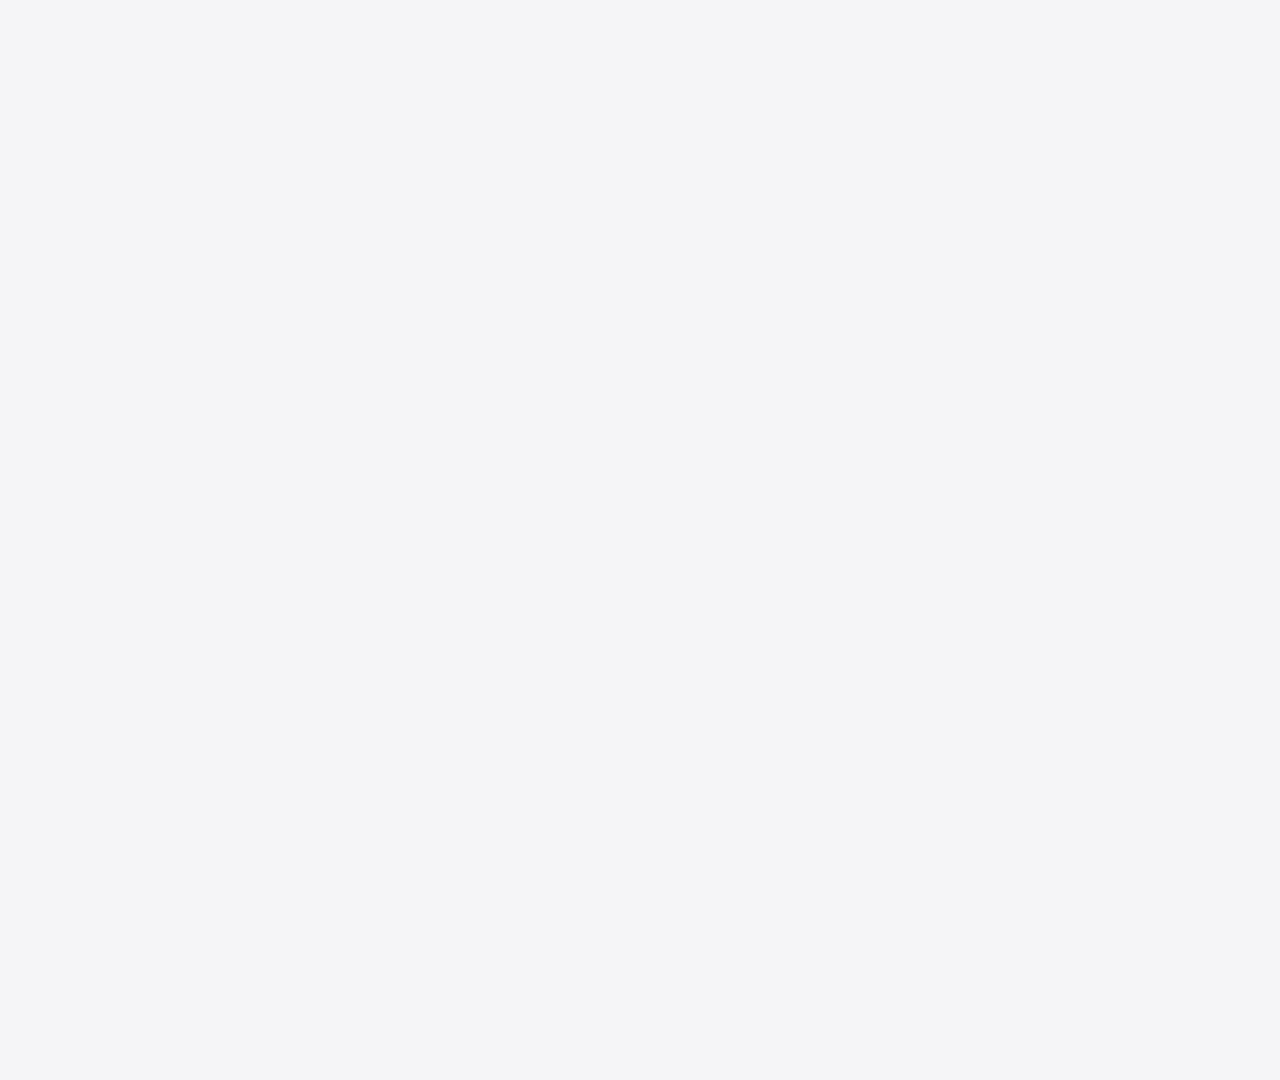
==== web/index.html @ 70655e02 "webos: stop the home from flashing and warn before Developer Mode expires Three things made the home" ====
<!doctype html>
<html lang="en">
<head>
<meta charset="utf-8">
<meta name="viewport" content="width=1920, height=1080">
<title>Free My TV</title>
<link rel="stylesheet" href="home.css">
</head>
<body>
<div id="stage">
  <div id="sky" class="layer">
    <div class="grad day"></div>
    <div class="grad night"></div>
    <canvas id="bgA" width="48" height="27"></canvas>
    <canvas id="bgB" width="48" height="27"></canvas>
    <div class="veil"></div>
    <div class="lift"></div>
  </div>
  <div id="home" class="layer">
    <div id="top" class="layer">
      <h1 id="title"></h1>
      <div id="tabs"></div>
      <div id="quotes"></div>
      <div id="buttons"></div>
      <div id="cards"></div>
      <div id="clock"><span class="time"></span><span class="date"></span></div>
    </div>
    <div id="platter"></div>
    <div id="tiles"></div>
    <div id="devmode"></div>
  </div>
  <div id="drawer" class="layer"></div>
  <div id="apps" class="layer sheet"><h2></h2><div class="grid"></div></div>
  <div id="settings" class="layer sheet"><div class="box"></div></div>
  <div id="shelfedit" class="layer sheet"><div class="box"></div></div>
  <div id="saver" class="layer"></div>
  <div id="toast"></div>
</div>
<script src="config.js"></script>
<script src="coins.js"></script>
<script src="strings.js"></script>
<script src="tv.js"></script>
<script src="zones.js"></script>
<script src="data.js"></script>
<script src="home.js"></script>
</body>
</html>
---- web/home.css ----
/*
 * The home screen on a 1920 × 1080 stage, with the Android app's measurements (HomeView): the title and tabs at the top
 * left, icon-only glass buttons at the top right, three picks, and the glass shelf at the bottom; ↓ on the shelf opens
 * the drawer (inputs, shortcuts, weather, prices). Light by day, dark from sunset to sunrise.
 * No CSS variables, grid or backdrop-filter: older LG TVs (webOS 3 and 4) don't have them, and blur is too heavy for
 * their GPUs. Only transform and opacity animate.
 */
@font-face {
  font-family: 'Inter';
  src: url('fonts/InterVariable.ttf') format('truetype');
  font-weight: 100 900;
}

html, body {
  margin: 0;
  padding: 0;
  width: 100%;
  height: 100%;
  overflow: hidden;
  background: #F5F5F7;
}

body {
  font-family: 'Inter', 'LG Smart UI', 'Helvetica Neue', Arial, sans-serif;
  color: #1D1D1F;
  -webkit-font-smoothing: antialiased;
  cursor: default;
}

button { font: inherit; color: inherit; background: none; border: 0; padding: 0; margin: 0; outline: none; }

#stage {
  position: absolute;
  left: 0;
  top: 0;
  width: 1920px;
  height: 1080px;
  overflow: hidden;
  -webkit-transform-origin: 0 0;
  transform-origin: 0 0;
}

.layer { position: absolute; left: 0; top: 0; width: 1920px; height: 1080px; }

/* Symbols: Material Symbols as white PNGs, tinted by the background color. */
.sym {
  display: inline-block;
  -webkit-mask-size: contain;
  -webkit-mask-repeat: no-repeat;
  -webkit-mask-position: center;
  background-color: currentColor;
}

/* MARK: - Background: the first pick's photo, very blurred and almost white (almost black at night). */

#sky { background: #EBEBEF; }
#sky .grad { position: absolute; left: 0; top: 0; width: 100%; height: 100%; -webkit-transition: opacity 2s; transition: opacity 2s; }
#sky .day { background: -webkit-linear-gradient(top, #F5F5F7, #E2E2E7); background: linear-gradient(#F5F5F7, #E2E2E7); }
#sky .night { background: -webkit-linear-gradient(top, #1C1C1E, #0B0B0D); background: linear-gradient(#1C1C1E, #0B0B0D); opacity: 0; }
#sky canvas { position: absolute; left: -4%; top: -4%; width: 108%; height: 108%; opacity: 0; -webkit-transition: opacity 0.8s; transition: opacity 0.8s; }
#sky canvas.on { opacity: 1; }
#sky .veil { position: absolute; left: 0; top: 0; width: 100%; height: 100%; background: rgba(245, 245, 247, 0.74); -webkit-transition: background-color 2s; transition: background-color 2s; }
#sky .lift { position: absolute; left: 0; top: 0; width: 100%; height: 100%; background: #FFF; opacity: 0; -webkit-transition: opacity 0.45s, background-color 2s; transition: opacity 0.45s, background-color 2s; }
.night #sky .day { opacity: 0; }
.night #sky .night { opacity: 1; }
.night #sky .veil { background: rgba(11, 11, 13, 0.78); }
.night #sky .lift { background: #000; }
.drawer-open #sky .lift { opacity: 0.32; }
.night.drawer-open #sky .lift { opacity: 0.42; }

/* MARK: - Moving parts: the top fades and everything rises when the drawer opens. */

/* Each part is its own stack, so a focused tile (z-index) never shows over the drawer, a sheet or the screensaver. */
#home { z-index: 1; }
#drawer { z-index: 2; }
.sheet { z-index: 3; }
#saver { z-index: 4; }

#home, #drawer {
  -webkit-transition: -webkit-transform 0.55s cubic-bezier(0.32, 0.72, 0.2, 1), opacity 0.4s;
  transition: transform 0.55s cubic-bezier(0.32, 0.72, 0.2, 1), opacity 0.4s;
}
.drawer-open #home { -webkit-transform: translateY(-560px); transform: translateY(-560px); }
#top { -webkit-transition: opacity 0.3s; transition: opacity 0.3s; }
.drawer-open #top { opacity: 0; }
#drawer { -webkit-transform: translateY(560px); transform: translateY(560px); opacity: 0; }
.drawer-open #drawer { -webkit-transform: none; transform: none; opacity: 1; }

/* MARK: - Title and tabs */

#title {
  position: absolute;
  left: 76px;
  top: 52px;
  margin: 0;
  font-size: 76px;
  font-weight: 600;
  letter-spacing: 0.004em;
  line-height: 1;
  white-space: nowrap;
  color: #1D1D1F;
  -webkit-transition: color 2s;
  transition: color 2s;
}

#tabs { position: absolute; left: 54px; top: 158px; height: 68px; white-space: nowrap; }
.tab {
  position: relative;
  display: inline-block;
  height: 68px;
  padding: 0 26px;
  margin-right: 4px;
  border-radius: 34px;
  font-size: 30px;
  font-weight: 500;
  line-height: 68px;
  color: #6E6E73;
  -webkit-transition: -webkit-transform 0.3s cubic-bezier(0.2, 0.9, 0.3, 1.2), background-color 0.25s, box-shadow 0.3s, color 0.25s;
  transition: transform 0.3s cubic-bezier(0.2, 0.9, 0.3, 1.2), background-color 0.25s, box-shadow 0.3s, color 0.25s;
}
.tab.on { font-weight: 600; color: #1D1D1F; }
.tab.focus {
  background: #FFF;
  color: #1D1D1F;
  -webkit-transform: scale(1.05);
  transform: scale(1.05);
  box-shadow: 0 8px 26px rgba(0, 0, 0, 0.22);
}
.night #title, .night .tab.on { color: #F5F5F7; }
.night .tab { color: rgba(245, 245, 247, 0.62); }
.night .tab.focus { color: #1D1D1F; box-shadow: 0 8px 26px rgba(0, 0, 0, 0.4); }

/* Crypto quotes at the right end of the tab row: a quiet detail. */
#quotes {
  position: absolute;
  right: 80px;
  top: 178px;
  height: 28px;
  font-size: 21px;
  line-height: 28px;
  color: #8E8E93;
  white-space: nowrap;
  -webkit-transition: opacity 0.25s;
  transition: opacity 0.25s;
  font-feature-settings: 'tnum';
}
#quotes .q { display: inline-block; margin-left: 24px; }
#quotes svg { width: 15px; height: 15px; vertical-align: -1px; margin-right: 6px; fill: rgba(142, 142, 147, 0.7); }
#quotes.hide { opacity: 0; }
.night #quotes { color: rgba(245, 245, 247, 0.62); }
.night #quotes svg { fill: rgba(245, 245, 247, 0.55); }

/* Live TV, HDMI Inputs and Settings: glass circles; the focused one turns white, with its name below. */
.round {
  position: absolute;
  top: 69px;
  width: 68px;
  height: 68px;
  border-radius: 34px;
  background: -webkit-linear-gradient(top, rgba(255, 255, 255, 0.78), rgba(255, 255, 255, 0.5));
  background: linear-gradient(rgba(255, 255, 255, 0.78), rgba(255, 255, 255, 0.5));
  box-shadow: 0 6px 26px rgba(0, 0, 0, 0.1), inset 0 1px 0 rgba(255, 255, 255, 0.9), inset 0 0 0 1px rgba(255, 255, 255, 0.5);
  color: #1D1D1F;
  -webkit-transition: -webkit-transform 0.3s cubic-bezier(0.2, 0.9, 0.3, 1.2), box-shadow 0.3s, background-color 0.25s;
  transition: transform 0.3s cubic-bezier(0.2, 0.9, 0.3, 1.2), box-shadow 0.3s, background-color 0.25s;
}
.round .sym { position: absolute; left: 20px; top: 20px; width: 28px; height: 28px; }
.round.focus { background: #FFF; -webkit-transform: scale(1.1); transform: scale(1.1); box-shadow: 0 14px 30px rgba(0, 0, 0, 0.24); }
.round .tip {
  position: absolute;
  top: 88px;
  left: 50%;
  width: 300px;
  margin-left: -150px;
  text-align: center;
  font-size: 23px;
  font-weight: 600;
  white-space: nowrap;
  opacity: 0;
  -webkit-transition: opacity 0.2s;
  transition: opacity 0.2s;
}
.round.last .tip { left: auto; right: -10px; margin-left: 0; text-align: right; }
.round.focus .tip { opacity: 1; }
.night .round {
  background: -webkit-linear-gradient(top, rgba(40, 40, 44, 0.8), rgba(17, 17, 19, 0.62));
  background: linear-gradient(rgba(40, 40, 44, 0.8), rgba(17, 17, 19, 0.62));
  box-shadow: 0 6px 26px rgba(0, 0, 0, 0.3), inset 0 1px 0 rgba(255, 255, 255, 0.14), inset 0 0 0 1px rgba(255, 255, 255, 0.08);
  color: rgba(255, 255, 255, 0.92);
}
.night .round.focus { background: #FFF; color: #1D1D1F; }
.night .round.focus .tip { color: #F5F5F7; }

/* MARK: - Picks: a wide card and two tall ones; focused, a card grows 5%, rises and its edge lights up. */

.card {
  position: absolute;
  top: 262px;
  height: 442px;
  -webkit-transition: -webkit-transform 0.32s cubic-bezier(0.2, 0.9, 0.3, 1.15);
  transition: transform 0.32s cubic-bezier(0.2, 0.9, 0.3, 1.15);
}
.card .img {
  position: absolute;
  left: 0;
  top: 0;
  width: 100%;
  height: 100%;
  border-radius: 18px;
  overflow: hidden;
  background-color: #DADADF;
  background-size: cover;
  background-position: center;
  box-shadow: 0 10px 30px rgba(0, 0, 0, 0.14);
  -webkit-transition: box-shadow 0.32s;
  transition: box-shadow 0.32s;
}
.card .img::after {
  content: '';
  position: absolute;
  left: 0;
  top: 0;
  right: 0;
  bottom: 0;
  border-radius: 18px;
  box-shadow: inset 0 0 0 2.5px rgba(255, 255, 255, 0.85);
  background: -webkit-linear-gradient(-60deg, rgba(255, 255, 255, 0.22), rgba(255, 255, 255, 0) 55%);
  background: linear-gradient(150deg, rgba(255, 255, 255, 0.22), rgba(255, 255, 255, 0) 55%);
  opacity: 0;
  -webkit-transition: opacity 0.25s;
  transition: opacity 0.25s;
}
.card.focus { -webkit-transform: translateY(-6px) scale(1.05); transform: translateY(-6px) scale(1.05); z-index: 2; }
.card.focus .img { box-shadow: 0 24px 46px rgba(0, 0, 0, 0.34); }
.card.focus .img::after { opacity: 1; }
.card .name {
  position: absolute;
  left: 0;
  top: 464px;
  max-width: 100%;
  overflow: hidden;
  text-overflow: ellipsis;
  white-space: nowrap;
  font-size: 31px;
  font-weight: 600;
  letter-spacing: 0.012em;
  color: #1D1D1F;
  -webkit-transition: color 2s;
  transition: color 2s;
}
.card .meta {
  position: absolute;
  left: 0;
  top: 506px;
  max-width: 100%;
  overflow: hidden;
  text-overflow: ellipsis;
  white-space: nowrap;
  font-size: 25px;
  font-weight: 500;
  color: #6E6E73;
}
.night .card .img { background-color: #2C2C2E; box-shadow: 0 10px 30px rgba(0, 0, 0, 0.32); }
.night .card .name { color: #F5F5F7; }
.night .card .meta { color: rgba(245, 245, 247, 0.62); }

/* Without a TMDB key (or picks yet): the date and the time instead of the cards. */
#clock {
  position: absolute;
  left: 76px;
  top: 300px;
  font-size: 176px;
  font-weight: 200;
  letter-spacing: -0.01em;
  line-height: 1;
  color: #1D1D1F;
  display: none;
}
#clock .date { display: block; font-size: 40px; font-weight: 500; letter-spacing: 0; margin-top: 18px; color: #6E6E73; }
.no-picks #clock { display: block; }
.night #clock { color: #F5F5F7; }
.night #clock .date { color: rgba(245, 245, 247, 0.62); }

/* MARK: - Shelf: the glass bar with the apps, each in its brand color; focused, a tile grows 20% and rises. */

#platter {
  position: absolute;
  top: 814px;
  height: 206px;
  border-radius: 62px;
  background: -webkit-linear-gradient(top, rgba(255, 255, 255, 0.62), rgba(255, 255, 255, 0.4));
  background: linear-gradient(rgba(255, 255, 255, 0.62), rgba(255, 255, 255, 0.4));
  box-shadow: 0 18px 40px rgba(0, 0, 0, 0.12), inset 0 1.5px 0 rgba(255, 255, 255, 0.95), inset 0 0 0 1px rgba(255, 255, 255, 0.55);
}
.night #platter {
  background: -webkit-linear-gradient(top, rgba(34, 34, 38, 0.72), rgba(17, 17, 19, 0.6));
  background: linear-gradient(rgba(34, 34, 38, 0.72), rgba(17, 17, 19, 0.6));
  box-shadow: 0 18px 40px rgba(0, 0, 0, 0.32), inset 0 1.5px 0 rgba(255, 255, 255, 0.14), inset 0 0 0 1px rgba(255, 255, 255, 0.08);
}

.tile {
  position: absolute;
  top: 854px;
  height: 126px;
  border-radius: 22px;
  overflow: hidden;
  color: #FFF;
  box-shadow: 0 4px 22px rgba(0, 0, 0, 0.14);
  -webkit-transition: -webkit-transform 0.3s cubic-bezier(0.2, 0.9, 0.3, 1.2), box-shadow 0.3s;
  transition: transform 0.3s cubic-bezier(0.2, 0.9, 0.3, 1.2), box-shadow 0.3s;
}
.tile img { position: absolute; left: 50%; top: 50%; max-width: 76%; max-height: 62%; -webkit-transform: translate(-50%, -50%); transform: translate(-50%, -50%); }
.tile .word {
  position: absolute;
  left: 8%;
  right: 8%;
  top: 50%;
  margin-top: -20px;
  height: 40px;
  line-height: 40px;
  text-align: center;
  font-size: 30px;
  font-weight: 700;
  letter-spacing: -0.01em;
  white-space: nowrap;
  overflow: hidden;
  text-overflow: ellipsis;
}
.tile::after {
  content: '';
  position: absolute;
  left: 0;
  top: 0;
  right: 0;
  height: 50%;
  background: -webkit-linear-gradient(top, rgba(255, 255, 255, 0.1), rgba(255, 255, 255, 0));
  background: linear-gradient(rgba(255, 255, 255, 0.1), rgba(255, 255, 255, 0));
  opacity: 0;
  -webkit-transition: opacity 0.25s;
  transition: opacity 0.25s;
}
.tile.focus { -webkit-transform: scale(1.2); transform: scale(1.2); box-shadow: 0 18px 40px rgba(0, 0, 0, 0.34); z-index: 2; }
.tile.focus::after { opacity: 1; }
.night .tile { box-shadow: 0 4px 22px rgba(0, 0, 0, 0.3); }
.night .tile.focus { box-shadow: 0 18px 40px rgba(0, 0, 0, 0.6); }

/* MARK: - Drawer: inputs and shortcuts, weather, prices */

.row-title { position: absolute; top: 494px; font-size: 25px; font-weight: 600; color: #6E6E73; white-space: nowrap; }
.night .row-title { color: rgba(255, 255, 255, 0.7); }

.glass {
  background: -webkit-linear-gradient(top, rgba(255, 255, 255, 0.86), rgba(255, 255, 255, 0.66));
  background: linear-gradient(rgba(255, 255, 255, 0.86), rgba(255, 255, 255, 0.66));
  box-shadow: 0 10px 30px rgba(0, 0, 0, 0.1), inset 0 1.5px 0 rgba(255, 255, 255, 0.95), inset 0 0 0 1px rgba(255, 255, 255, 0.5);
}
.night .glass {
  background: -webkit-linear-gradient(top, rgba(38, 38, 42, 0.78), rgba(17, 17, 19, 0.64));
  background: linear-gradient(rgba(38, 38, 42, 0.78), rgba(17, 17, 19, 0.64));
  box-shadow: 0 10px 30px rgba(0, 0, 0, 0.3), inset 0 1.5px 0 rgba(255, 255, 255, 0.12), inset 0 0 0 1px rgba(255, 255, 255, 0.07);
}

.key {
  position: absolute;
  top: 540px;
  height: 126px;
  border-radius: 20px;
  text-align: center;
  color: #1D1D1F;
  -webkit-transition: -webkit-transform 0.28s cubic-bezier(0.2, 0.9, 0.3, 1.2), box-shadow 0.28s, background-color 0.2s;
  transition: transform 0.28s cubic-bezier(0.2, 0.9, 0.3, 1.2), box-shadow 0.28s, background-color 0.2s;
}
.key .sym { position: absolute; left: 50%; top: 33px; width: 34px; height: 34px; margin-left: -17px; }
.key .label { position: absolute; left: 8px; right: 8px; top: 82px; font-size: 23px; font-weight: 500; white-space: nowrap; overflow: hidden; text-overflow: ellipsis; }
.key.off { color: #8E8E93; }
.key.focus { background: #F5F5F7; color: #1C1C1E; -webkit-transform: scale(1.07); transform: scale(1.07); box-shadow: 0 16px 34px rgba(0, 0, 0, 0.42); z-index: 2; }
.night .key { color: rgba(255, 255, 255, 0.95); }
.night .key.off { color: rgba(255, 255, 255, 0.42); }
.night .key.focus { color: #1C1C1E; }

.panel { position: absolute; top: 708px; height: 300px; border-radius: 30px; overflow: hidden; color: #1D1D1F; }
.night .panel { color: #F5F5F7; }
.panel .head { position: absolute; left: 34px; top: 30px; font-size: 25px; font-weight: 600; color: #6E6E73; white-space: nowrap; }
.panel .side { position: absolute; right: 34px; top: 33px; font-size: 21px; font-weight: 500; color: #8E8E93; white-space: nowrap; }
.night .panel .head { color: rgba(255, 255, 255, 0.7); }
.night .panel .side { color: rgba(255, 255, 255, 0.6); }

#weather .now { position: absolute; left: 34px; top: 82px; height: 100px; white-space: nowrap; }
#weather .now .sym { width: 56px; height: 56px; vertical-align: 12px; margin-right: 18px; }
#weather .now .temp { font-size: 100px; font-weight: 300; line-height: 100px; font-feature-settings: 'tnum'; }
#weather .cond { position: absolute; left: 34px; top: 192px; font-size: 29px; font-weight: 500; white-space: nowrap; }
#weather .range { position: absolute; left: 34px; top: 236px; font-size: 23px; font-weight: 500; color: #6E6E73; white-space: nowrap; font-feature-settings: 'tnum'; }
#weather .split { position: absolute; left: 391px; top: 34px; bottom: 34px; width: 2px; background: rgba(0, 0, 0, 0.1); }
#weather .hours { position: absolute; left: 422px; right: 30px; top: 74px; height: 140px; }
#weather .hour { position: absolute; top: 0; text-align: center; font-feature-settings: 'tnum'; }
#weather .hour .t { font-size: 22px; font-weight: 500; color: #6E6E73; }
#weather .hour .sym { display: block; width: 30px; height: 30px; margin: 22px auto 18px; }
#weather .hour .d { font-size: 26px; font-weight: 500; }
#weather .sun { position: absolute; left: 422px; top: 236px; font-size: 23px; font-weight: 500; color: #6E6E73; white-space: nowrap; }
#weather .sun .sym { width: 22px; height: 22px; vertical-align: -3px; margin-right: 10px; }
#weather .sun span { margin-right: 36px; }
.night #weather .range, .night #weather .hour .t, .night #weather .sun { color: rgba(255, 255, 255, 0.68); }
.night #weather .split { background: rgba(255, 255, 255, 0.14); }

#prices .coin { position: absolute; left: 34px; right: 34px; height: 40px; font-size: 29px; font-weight: 500; white-space: nowrap; }
#prices .coin svg { position: absolute; left: 2px; top: 6px; width: 26px; height: 26px; fill: #6E6E73; }
#prices .coin .n { position: absolute; left: 50px; top: 0; }
#prices .coin .p { position: absolute; right: 128px; top: 1px; font-size: 26px; font-feature-settings: 'tnum'; }
#prices .coin .c { position: absolute; right: 0; top: 2px; width: 108px; height: 34px; line-height: 34px; border-radius: 17px; text-align: center; font-size: 21px; font-weight: 600; font-feature-settings: 'tnum'; }
#prices .up { color: #248A3D; background: rgba(36, 138, 61, 0.2); }
#prices .down { color: #D70015; background: rgba(215, 0, 21, 0.2); }
.night #prices .coin svg { fill: rgba(255, 255, 255, 0.8); }
.night #prices .up { color: #30D158; background: rgba(48, 209, 88, 0.2); }
.night #prices .down { color: #FF453A; background: rgba(255, 69, 58, 0.2); }

/* MARK: - Sheets over the home screen: All Apps, Settings, Shelf */

.sheet {
  background: rgba(0, 0, 0, 0.66);
  color: #FFF;
  opacity: 0;
  visibility: hidden;
  -webkit-transform: scale(1.04);
  transform: scale(1.04);
  -webkit-transition: opacity 0.35s, -webkit-transform 0.45s cubic-bezier(0.2, 0.9, 0.3, 1), visibility 0s 0.45s;
  transition: opacity 0.35s, transform 0.45s cubic-bezier(0.2, 0.9, 0.3, 1), visibility 0s 0.45s;
}
.sheet.open { opacity: 1; visibility: visible; -webkit-transform: none; transform: none; -webkit-transition-delay: 0s; transition-delay: 0s; }
.sheet h2 { position: absolute; left: 0; right: 0; top: 84px; margin: 0; text-align: center; font-size: 40px; font-weight: 600; }

#apps .grid { position: absolute; left: 0; top: 0; width: 1920px; -webkit-transition: -webkit-transform 0.4s cubic-bezier(0.2, 0.9, 0.3, 1); transition: transform 0.4s cubic-bezier(0.2, 0.9, 0.3, 1); }
.cell { position: absolute; width: 300px; height: 169px; }
.cell .face {
  position: absolute;
  left: 0;
  top: 0;
  width: 300px;
  height: 169px;
  border-radius: 22px;
  overflow: hidden;
  box-shadow: inset 0 0 0 2px rgba(255, 255, 255, 0.08);
  -webkit-transition: -webkit-transform 0.28s cubic-bezier(0.2, 0.9, 0.3, 1.2), box-shadow 0.28s;
  transition: transform 0.28s cubic-bezier(0.2, 0.9, 0.3, 1.2), box-shadow 0.28s;
}
.cell .face img { position: absolute; left: 50%; top: 50%; max-width: 70%; max-height: 60%; -webkit-transform: translate(-50%, -50%); transform: translate(-50%, -50%); }
.cell .face .word { position: absolute; left: 6%; right: 6%; top: 50%; margin-top: -22px; height: 44px; line-height: 44px; text-align: center; font-size: 32px; font-weight: 700; white-space: nowrap; overflow: hidden; text-overflow: ellipsis; color: #FFF; }
.cell .label { position: absolute; left: 0; right: 0; top: 186px; text-align: center; font-size: 24px; font-weight: 500; color: rgba(255, 255, 255, 0.6); white-space: nowrap; overflow: hidden; text-overflow: ellipsis; }
.cell.focus .face { -webkit-transform: scale(1.08); transform: scale(1.08); box-shadow: 0 16px 34px rgba(0, 0, 0, 0.55), inset 0 0 0 2px rgba(255, 255, 255, 0.4); }
.cell.focus .label { color: #FFF; }

#settings .box, #shelfedit .box {
  position: absolute;
  left: 560px;
  top: 150px;
  width: 800px;
  border-radius: 40px;
  padding: 30px 30px 26px;
  box-sizing: border-box;
  background: -webkit-linear-gradient(top, rgba(34, 36, 44, 0.96), rgba(18, 20, 26, 0.97));
  background: linear-gradient(rgba(34, 36, 44, 0.96), rgba(18, 20, 26, 0.97));
  box-shadow: 0 40px 90px rgba(0, 0, 0, 0.6), inset 0 1px 0 rgba(255, 255, 255, 0.14), inset 0 0 0 1px rgba(255, 255, 255, 0.08);
}
.box .title { font-size: 38px; font-weight: 700; padding: 6px 18px 18px; letter-spacing: -0.01em; }
.box .title .sym { width: 36px; height: 36px; vertical-align: -5px; margin-right: 14px; color: rgba(255, 255, 255, 0.85); }
.box .list { position: relative; overflow: hidden; }
.box .rows { -webkit-transition: -webkit-transform 0.3s cubic-bezier(0.2, 0.9, 0.3, 1); transition: transform 0.3s cubic-bezier(0.2, 0.9, 0.3, 1); }
.box .row { position: relative; height: 70px; margin-bottom: 8px; border-radius: 20px; font-size: 30px; font-weight: 600; line-height: 70px; padding: 0 24px; white-space: nowrap; -webkit-transition: background-color 0.18s; transition: background-color 0.18s; }
.box .row.focus { background: rgba(255, 255, 255, 0.13); box-shadow: inset 0 1px 0 rgba(255, 255, 255, 0.14); }
.box .row .value { position: absolute; right: 24px; top: 0; color: rgba(255, 255, 255, 0.92); font-weight: 500; }
.box .row .value .chev { color: rgba(255, 255, 255, 0.35); margin: 0 10px; }
.box .row.dim { color: rgba(255, 255, 255, 0.4); }
.box .hint { padding: 14px 18px 0; font-size: 22px; font-weight: 500; color: rgba(255, 255, 255, 0.5); }
.toggle { position: absolute; right: 24px; top: 13px; width: 78px; height: 44px; border-radius: 22px; background: #3A3D45; -webkit-transition: background-color 0.2s; transition: background-color 0.2s; }
.toggle::after { content: ''; position: absolute; left: 4px; top: 4px; width: 36px; height: 36px; border-radius: 18px; background: #FFF; box-shadow: 0 2px 6px rgba(0, 0, 0, 0.35); -webkit-transition: -webkit-transform 0.2s; transition: transform 0.2s; }
.toggle.on { background: #3FD69B; }
.toggle.on::after { -webkit-transform: translateX(34px); transform: translateX(34px); }

/* MARK: - Screensaver: the picks' photos, slowly moving, and a clock */

#saver { background: #000; opacity: 0; visibility: hidden; -webkit-transition: opacity 1.2s, visibility 0s 1.2s; transition: opacity 1.2s, visibility 0s 1.2s; }
#saver.on { opacity: 1; visibility: visible; -webkit-transition-delay: 0s; transition-delay: 0s; }
#saver .photo { position: absolute; left: 0; top: 0; width: 1920px; height: 1080px; background-size: cover; background-position: center; opacity: 0; -webkit-transition: opacity 2.4s, -webkit-transform 24s linear; transition: opacity 2.4s, transform 24s linear; }
#saver .photo.on { opacity: 1; }
#saver .shade { position: absolute; left: 0; right: 0; bottom: 0; height: 520px; background: -webkit-linear-gradient(top, rgba(0, 0, 0, 0), rgba(0, 0, 0, 0.55)); background: linear-gradient(rgba(0, 0, 0, 0), rgba(0, 0, 0, 0.55)); }
#saver .clock {
  position: absolute;
  left: 80px;
  bottom: 90px;
  padding: 26px 46px 30px;
  border-radius: 46px;
  color: #FFF;
  background: -webkit-linear-gradient(top, rgba(255, 255, 255, 0.22), rgba(255, 255, 255, 0.1));
  background: linear-gradient(rgba(255, 255, 255, 0.22), rgba(255, 255, 255, 0.1));
  box-shadow: 0 30px 70px rgba(0, 0, 0, 0.35), inset 0 1.5px 0 rgba(255, 255, 255, 0.4), inset 0 0 0 1px rgba(255, 255, 255, 0.18);
  white-space: nowrap;
}
#saver .clock .time { font-size: 150px; font-weight: 300; line-height: 1; letter-spacing: -0.02em; font-feature-settings: 'tnum'; }
#saver .clock .date { margin-top: 10px; font-size: 34px; font-weight: 500; color: rgba(255, 255, 255, 0.82); }
#saver .clock .title { margin-top: 18px; font-size: 26px; font-weight: 500; color: rgba(255, 255, 255, 0.65); }

/* MARK: - Toast */

#toast {
  position: absolute;
  left: 50%;
  top: 64px;
  max-width: 820px;
  -webkit-transform: translate(-50%, -16px);
  transform: translate(-50%, -16px);
  padding: 18px 30px;
  border-radius: 32px;
  font-size: 26px;
  font-weight: 500;
  line-height: 1.3;
  color: rgba(255, 255, 255, 0.95);
  background: rgba(17, 17, 19, 0.86);
  box-shadow: 0 16px 40px rgba(0, 0, 0, 0.35), inset 0 1px 0 rgba(255, 255, 255, 0.14);
  opacity: 0;
  -webkit-transition: opacity 0.3s, -webkit-transform 0.3s;
  transition: opacity 0.3s, transform 0.3s;
  z-index: 50;
}
#toast.on { opacity: 1; -webkit-transform: translate(-50%, 0); transform: translate(-50%, 0); }

/* The Magic Remote's pointer: no text selection, no outlines. */
* { -webkit-user-select: none; user-select: none; -webkit-tap-highlight-color: transparent; }

/* Nothing is painted until the first pass has the shelf and the picks: the home
   used to appear in stages (empty, then shelf, then cards), which reads as a
   flash on a TV. body.ready is set by home.js once that first pass is complete. */
#stage { opacity: 0; transition: opacity .25s ease; }
body.ready #stage { opacity: 1; }

/* Developer Mode reminder: a pill at the top centre of the screen. It stays
   hidden while there is plenty of time and only appears when the session is
   close to expiring (amber at 15 days, red at 5) — when it runs out, the TV
   removes every developer app, this one included. */
#devmode {
  position: absolute;
  top: 26px;
  left: 50%;
  -webkit-transform: translateX(-50%);
  transform: translateX(-50%);
  display: none;
  padding: 20px 38px;
  border-radius: 999px;
  font-size: 40px;
  line-height: 1;
  white-space: nowrap;
  color: #8a5a00;
  background: rgba(255, 204, 0, 0.26);
  box-shadow: inset 0 0 0 2px rgba(255, 204, 0, 0.55), 0 10px 30px rgba(0, 0, 0, 0.18);
}

#devmode.on { display: inline-block; }

.night #devmode { color: #FFD166; }

#devmode.crit {
  color: #8a1c1c;
  background: rgba(255, 69, 58, 0.26);
  box-shadow: inset 0 0 0 2px rgba(255, 69, 58, 0.6), 0 10px 30px rgba(0, 0, 0, 0.18);
}

.night #devmode.crit { color: #FF6961; }
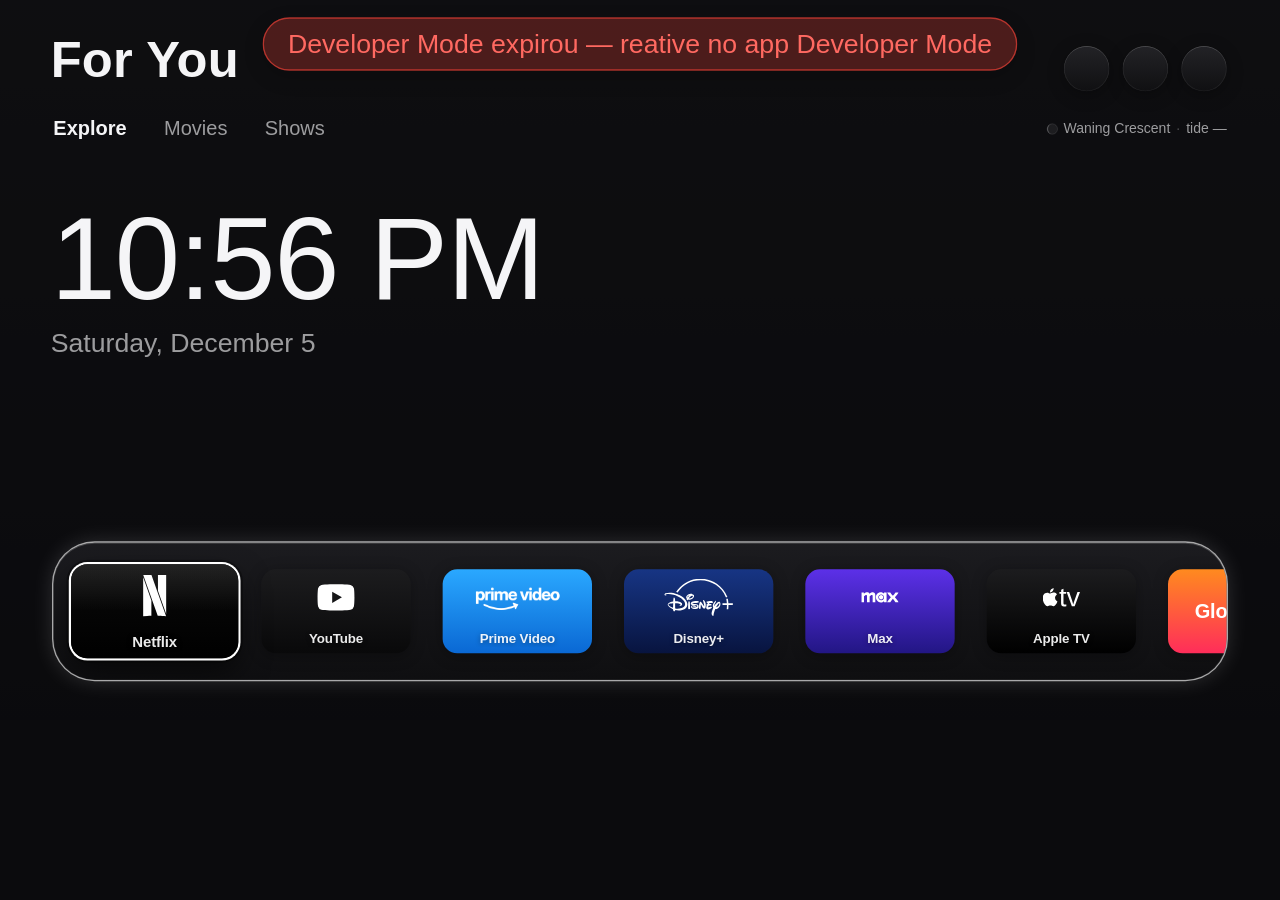
==== commit 438afeb6: "teintinu: ícone e nome nos apps da prateleira, com anel no foco O Developer Mode não dá ícones aos a" ====
--- a/web/index.html
+++ b/web/index.html
@@ -20,24 +20,22 @@
     <div id="top" class="layer">
       <h1 id="title"></h1>
       <div id="tabs"></div>
-      <div id="quotes"></div>
+      <div id="tideinfo"></div>
       <div id="buttons"></div>
       <div id="cards"></div>
       <div id="clock"><span class="time"></span><span class="date"></span></div>
     </div>
-    <div id="platter"></div>
-    <div id="tiles"></div>
+    <div id="shelf"><div id="platter"></div><div id="tiles"></div></div>
+    <div id="shelfring"></div>
     <div id="devmode"></div>
   </div>
   <div id="drawer" class="layer"></div>
   <div id="apps" class="layer sheet"><h2></h2><div class="grid"></div></div>
   <div id="settings" class="layer sheet"><div class="box"></div></div>
-  <div id="shelfedit" class="layer sheet"><div class="box"></div></div>
   <div id="saver" class="layer"></div>
   <div id="toast"></div>
 </div>
 <script src="config.js"></script>
-<script src="coins.js"></script>
 <script src="strings.js"></script>
 <script src="tv.js"></script>
 <script src="zones.js"></script>
--- a/web/home.css
+++ b/web/home.css
@@ -129,26 +129,6 @@
 .night #title, .night .tab.on { color: #F5F5F7; }
 .night .tab { color: rgba(245, 245, 247, 0.62); }
 .night .tab.focus { color: #1D1D1F; box-shadow: 0 8px 26px rgba(0, 0, 0, 0.4); }
-
-/* Crypto quotes at the right end of the tab row: a quiet detail. */
-#quotes {
-  position: absolute;
-  right: 80px;
-  top: 178px;
-  height: 28px;
-  font-size: 21px;
-  line-height: 28px;
-  color: #8E8E93;
-  white-space: nowrap;
-  -webkit-transition: opacity 0.25s;
-  transition: opacity 0.25s;
-  font-feature-settings: 'tnum';
-}
-#quotes .q { display: inline-block; margin-left: 24px; }
-#quotes svg { width: 15px; height: 15px; vertical-align: -1px; margin-right: 6px; fill: rgba(142, 142, 147, 0.7); }
-#quotes.hide { opacity: 0; }
-.night #quotes { color: rgba(245, 245, 247, 0.62); }
-.night #quotes svg { fill: rgba(245, 245, 247, 0.55); }
 
 /* Live TV, HDMI Inputs and Settings: glass circles; the focused one turns white, with its name below. */
 .round {
@@ -402,17 +382,6 @@
 .night #weather .range, .night #weather .hour .t, .night #weather .sun { color: rgba(255, 255, 255, 0.68); }
 .night #weather .split { background: rgba(255, 255, 255, 0.14); }
 
-#prices .coin { position: absolute; left: 34px; right: 34px; height: 40px; font-size: 29px; font-weight: 500; white-space: nowrap; }
-#prices .coin svg { position: absolute; left: 2px; top: 6px; width: 26px; height: 26px; fill: #6E6E73; }
-#prices .coin .n { position: absolute; left: 50px; top: 0; }
-#prices .coin .p { position: absolute; right: 128px; top: 1px; font-size: 26px; font-feature-settings: 'tnum'; }
-#prices .coin .c { position: absolute; right: 0; top: 2px; width: 108px; height: 34px; line-height: 34px; border-radius: 17px; text-align: center; font-size: 21px; font-weight: 600; font-feature-settings: 'tnum'; }
-#prices .up { color: #248A3D; background: rgba(36, 138, 61, 0.2); }
-#prices .down { color: #D70015; background: rgba(215, 0, 21, 0.2); }
-.night #prices .coin svg { fill: rgba(255, 255, 255, 0.8); }
-.night #prices .up { color: #30D158; background: rgba(48, 209, 88, 0.2); }
-.night #prices .down { color: #FF453A; background: rgba(255, 69, 58, 0.2); }
-
 /* MARK: - Sheets over the home screen: All Apps, Settings, Shelf */
 
 .sheet {
@@ -448,7 +417,7 @@
 .cell.focus .face { -webkit-transform: scale(1.08); transform: scale(1.08); box-shadow: 0 16px 34px rgba(0, 0, 0, 0.55), inset 0 0 0 2px rgba(255, 255, 255, 0.4); }
 .cell.focus .label { color: #FFF; }
 
-#settings .box, #shelfedit .box {
+#settings .box {
   position: absolute;
   left: 560px;
   top: 150px;
@@ -479,8 +448,11 @@
 
 #saver { background: #000; opacity: 0; visibility: hidden; -webkit-transition: opacity 1.2s, visibility 0s 1.2s; transition: opacity 1.2s, visibility 0s 1.2s; }
 #saver.on { opacity: 1; visibility: visible; -webkit-transition-delay: 0s; transition-delay: 0s; }
-#saver .photo { position: absolute; left: 0; top: 0; width: 1920px; height: 1080px; background-size: cover; background-position: center; opacity: 0; -webkit-transition: opacity 2.4s, -webkit-transform 24s linear; transition: opacity 2.4s, transform 24s linear; }
-#saver .photo.on { opacity: 1; }
+/* Opacity only: animating a 1920x1080 transform for 24 s made this GPU re-rasterise the
+   whole layer and flash black between photos. The new photo is stacked on top and
+   faded in, so the screen never goes darker than either photo. */
+#saver .photo { position: absolute; left: 0; top: 0; width: 1920px; height: 1080px; background-size: cover; background-position: center; opacity: 0; z-index: 1; -webkit-transition: opacity 1.4s ease; transition: opacity 1.4s ease; }
+#saver .photo.on { opacity: 1; z-index: 2; }
 #saver .shade { position: absolute; left: 0; right: 0; bottom: 0; height: 520px; background: -webkit-linear-gradient(top, rgba(0, 0, 0, 0), rgba(0, 0, 0, 0.55)); background: linear-gradient(rgba(0, 0, 0, 0), rgba(0, 0, 0, 0.55)); }
 #saver .clock {
   position: absolute;
@@ -563,3 +535,180 @@
 }
 
 .night #devmode.crit { color: #FF6961; }
+
+/* The picks fade in once their posters are decoded (home.js sets .cards-ready).
+   Before that they are invisible instead of empty, so a cold start shows the
+   shelf at once — no black screen waiting for the images, no empty card boxes. */
+#cards { opacity: 0; -webkit-transition: opacity .22s ease; transition: opacity .22s ease; }
+body.cards-ready #cards { opacity: 1; }
+
+/* The photos now stack above each other (z-index 1/2) to crossfade without going
+   dark, so the shade, the clock and the title need a level above both. */
+#saver .shade { z-index: 3; }
+#saver .clock { z-index: 4; }
+
+/* The first painted frame: no transitions anywhere. home.js sets this class while
+   the home is still invisible, so it is revealed with the theme it already has —
+   without it the day/night colours transitioned from the other theme and a night
+   start showed a white screen for a second or two. Taken off after the reveal. */
+body.no-anim, body.no-anim * { -webkit-transition: none !important; transition: none !important; }
+
+/* The clock and the picks take each other's place: the clock fades in and out
+   instead of appearing or vanishing in a single frame. */
+#clock {
+  display: block;
+  opacity: 0;
+  visibility: hidden;
+  -webkit-transition: opacity .3s, visibility 0s .3s;
+  transition: opacity .3s, visibility 0s .3s;
+}
+.no-picks #clock { opacity: 1; visibility: visible; -webkit-transition-delay: 0s; transition-delay: 0s; }
+
+/* The page behind the stage (the moment between load and the reveal) follows the
+   theme too: its fixed light background was the white frame of a night start. */
+html.night, body.night { background: #0B0B0D; }
+
+
+/* The top corner: the moon and the tide, where the prices used to be. Same quiet
+   type as the rest of the row; the beach line is the only coloured part. */
+#tideinfo {
+  position: absolute;
+  right: 80px;
+  top: 178px;
+  height: 28px;
+  font-size: 21px;
+  line-height: 28px;
+  color: #8E8E93;
+  white-space: nowrap;
+  -webkit-transition: opacity 0.25s;
+  transition: opacity 0.25s;
+  font-feature-settings: 'tnum';
+}
+#tideinfo.hide { opacity: 0; }
+#tideinfo.off { display: none; }
+.night #tideinfo { color: rgba(245, 245, 247, 0.62); }
+#tideinfo .sep { opacity: 0.45; margin: 0 9px; }
+#tideinfo .phase { font-weight: 500; }
+#tideinfo .praia { font-weight: 600; }
+#tideinfo .praia.ok { color: #248A3D; }
+#tideinfo .praia.warn { color: #C93400; }
+.night #tideinfo .praia.ok { color: #30D158; }
+.night #tideinfo .praia.warn { color: #FF6961; }
+
+/* The moon: the dark disc, the lit part drawn for the day's phase, and a thin rim. */
+.moon { display: inline-block; width: 19px; height: 19px; vertical-align: -4px; margin-right: 7px; }
+.moon .disc { fill: currentColor; opacity: 0.22; }
+.moon .lit { fill: currentColor; }
+.moon .rim { fill: none; stroke: currentColor; stroke-width: 0.9; opacity: 0.5; }
+
+/* The tide panel: the day's curve, its highs and lows, the beach's door and the moon. */
+#tide .curve { position: absolute; left: 34px; top: 66px; }
+#tide .curve .line { fill: none; stroke: currentColor; stroke-width: 2.2; opacity: 0.9; }
+#tide .curve .area { fill: currentColor; opacity: 0.1; }
+#tide .curve .thr { stroke: currentColor; stroke-width: 1.3; stroke-dasharray: 6 6; opacity: 0.45; }
+#tide .curve .now { stroke: currentColor; stroke-width: 1.4; opacity: 0.55; }
+#tide .curve .dot { fill: currentColor; opacity: 0.8; }
+#tide .nodata { position: absolute; left: 34px; top: 104px; font-size: 27px; font-weight: 500; color: #6E6E73; display: none; }
+#tide .nodata.on { display: block; }
+#tide .extr { position: absolute; left: 34px; top: 166px; font-size: 21px; font-weight: 500; color: #6E6E73; white-space: nowrap; font-feature-settings: 'tnum'; }
+#tide .beach { position: absolute; left: 34px; top: 196px; font-size: 27px; font-weight: 600; white-space: nowrap; }
+#tide .beach.ok { color: #248A3D; }
+#tide .beach.warn { color: #C93400; }
+#tide .moonline { position: absolute; left: 34px; top: 244px; font-size: 21px; font-weight: 500; color: #6E6E73; white-space: nowrap; }
+#tide .moonline .moon { width: 19px; height: 19px; vertical-align: -4px; }
+#tide .source { position: absolute; right: 34px; top: 247px; font-size: 16px; font-weight: 500; color: #8E8E93; white-space: nowrap; }
+.night #tide .nodata, .night #tide .extr, .night #tide .moonline { color: rgba(255, 255, 255, 0.68); }
+.night #tide .beach.ok { color: #30D158; }
+.night #tide .beach.warn { color: #FF6961; }
+.night #tide .source { color: rgba(255, 255, 255, 0.5); }
+
+/* The shelf is a window on a row of apps: the glass bar keeps its place and the tiles slide inside it, so
+   every app on the TV is reachable — the least used at the right, a few presses away. */
+#shelf { position: absolute; left: 80px; top: 814px; width: 1760px; height: 206px; overflow: hidden; border-radius: 62px; }
+#shelf #platter { left: 0; top: 0; width: 100%; height: 100%; }
+#tiles {
+  position: absolute;
+  left: 0;
+  top: 0;
+  width: 1760px;
+  height: 206px;
+  -webkit-transition: -webkit-transform 0.35s cubic-bezier(0.2, 0.9, 0.3, 1);
+  transition: transform 0.35s cubic-bezier(0.2, 0.9, 0.3, 1);
+}
+
+/* The shelf's turn on the remote: a light ring around the glass bar. It is its own node so only
+   opacity changes when the focus arrives and leaves. */
+#shelfring {
+  position: absolute;
+  left: 80px;
+  top: 814px;
+  width: 1760px;
+  height: 206px;
+  border-radius: 62px;
+  box-shadow: 0 0 0 2px rgba(0, 0, 0, 0.18), 0 14px 38px rgba(0, 0, 0, 0.12);
+  opacity: 0;
+  -webkit-transition: opacity 0.25s;
+  transition: opacity 0.25s;
+  pointer-events: none;
+}
+#shelfring.on { opacity: 1; }
+.night #shelfring { box-shadow: 0 0 0 2px rgba(255, 255, 255, 0.62), 0 0 34px rgba(255, 255, 255, 0.16); }
+
+/* The logos are white marks: a little larger than a full-color app icon, so they read from the sofa. */
+.tile img.logo { max-width: 78%; max-height: 64%; }
+
+/* A tile with a mark: the mark above and the name under it, both always visible, with room to
+   breathe (the name keeps its own line instead of sitting under the logo). */
+.tile.haslogo img {
+  left: 50%;
+  top: 14px;
+  max-width: 62%;
+  max-height: 56px;
+  -webkit-transform: translateX(-50%);
+  transform: translateX(-50%);
+}
+.tile.haslogo .word {
+  top: auto;
+  bottom: 9px;
+  margin-top: 0;
+  height: 26px;
+  line-height: 26px;
+  font-weight: 600;
+  color: rgba(255, 255, 255, 0.92);
+  text-shadow: 0 1px 8px rgba(0, 0, 0, 0.35);
+}
+.cell .face.haslogo img {
+  left: 50%;
+  top: 24px;
+  max-width: 56%;
+  max-height: 72px;
+  -webkit-transform: translateX(-50%);
+  transform: translateX(-50%);
+}
+.cell .face.haslogo .word {
+  top: auto;
+  bottom: 12px;
+  margin-top: 0;
+  height: 30px;
+  line-height: 30px;
+  color: #FFF;
+}
+
+/* The focused tile: a white ring (plus a dark edge, for light backgrounds) around it, so the eye
+   finds the focus at once; the growth stays small so the name never leaves the tile. */
+.tile.focus {
+  -webkit-transform: scale(1.12);
+  transform: scale(1.12);
+  box-shadow: 0 0 0 3px #FFF, 0 0 0 6px rgba(0, 0, 0, 0.3), 0 18px 40px rgba(0, 0, 0, 0.42);
+}
+.cell.focus .face {
+  -webkit-transform: scale(1.06);
+  transform: scale(1.06);
+  box-shadow: 0 0 0 3px #FFF, 0 0 0 6px rgba(0, 0, 0, 0.35), 0 16px 34px rgba(0, 0, 0, 0.55);
+}
+
+/* The night theme used to swap the focused tile's shadow for a deeper one (a more specific
+   selector), which swallowed the ring: it now keeps the ring too. */
+.night .tile.focus {
+  box-shadow: 0 0 0 3px #FFF, 0 0 0 6px rgba(0, 0, 0, 0.35), 0 18px 40px rgba(0, 0, 0, 0.6);
+}
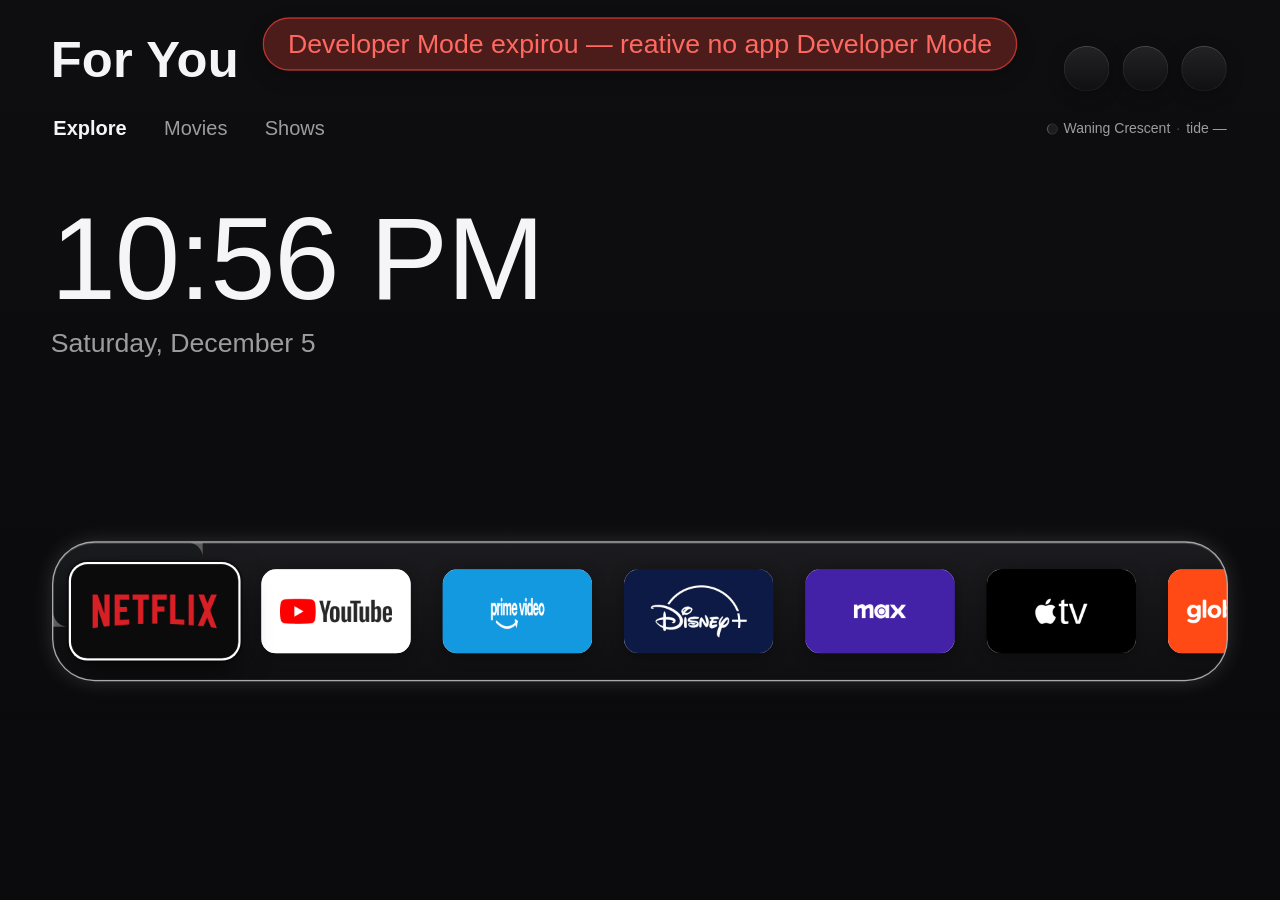
==== commit fef162a4: "teintinu: cada app com o ícone da marca, animado só quando está no foco A prateleira passa a desenha" ====
--- a/web/index.html
+++ b/web/index.html
@@ -39,6 +39,7 @@
 <script src="strings.js"></script>
 <script src="tv.js"></script>
 <script src="zones.js"></script>
+<script src="brands.js"></script>
 <script src="data.js"></script>
 <script src="home.js"></script>
 </body>
--- a/web/home.css
+++ b/web/home.css
@@ -306,21 +306,7 @@
   overflow: hidden;
   text-overflow: ellipsis;
 }
-.tile::after {
-  content: '';
-  position: absolute;
-  left: 0;
-  top: 0;
-  right: 0;
-  height: 50%;
-  background: -webkit-linear-gradient(top, rgba(255, 255, 255, 0.1), rgba(255, 255, 255, 0));
-  background: linear-gradient(rgba(255, 255, 255, 0.1), rgba(255, 255, 255, 0));
-  opacity: 0;
-  -webkit-transition: opacity 0.25s;
-  transition: opacity 0.25s;
-}
 .tile.focus { -webkit-transform: scale(1.2); transform: scale(1.2); box-shadow: 0 18px 40px rgba(0, 0, 0, 0.34); z-index: 2; }
-.tile.focus::after { opacity: 1; }
 .night .tile { box-shadow: 0 4px 22px rgba(0, 0, 0, 0.3); }
 .night .tile.focus { box-shadow: 0 18px 40px rgba(0, 0, 0, 0.6); }
 
@@ -654,44 +640,31 @@
 #shelfring.on { opacity: 1; }
 .night #shelfring { box-shadow: 0 0 0 2px rgba(255, 255, 255, 0.62), 0 0 34px rgba(255, 255, 255, 0.16); }
 
-/* The logos are white marks: a little larger than a full-color app icon, so they read from the sofa. */
-.tile img.logo { max-width: 78%; max-height: 64%; }
-
-/* A tile with a mark: the mark above and the name under it, both always visible, with room to
-   breathe (the name keeps its own line instead of sitting under the logo). */
-.tile.haslogo img {
-  left: 50%;
-  top: 14px;
-  max-width: 62%;
-  max-height: 56px;
-  -webkit-transform: translateX(-50%);
-  transform: translateX(-50%);
-}
-.tile.haslogo .word {
+/* The face is one baked image per brand (tools/make_tiles.py): it fills the tile, name included where the
+   brand has one. The animated copy sits on top of it and is only loaded while that tile has the focus. */
+.tile img.art, .cell .face img.art {
+  left: 0;
+  top: 0;
+  width: 100%;
+  height: 100%;
+  max-width: none;
+  max-height: none;
+  -webkit-transform: none;
+  transform: none;
+}
+
+/* Brands whose art is only a symbol (LG's own apps, Twitch) keep the name under it, in the TV's language. */
+.tile.lbl .word {
   top: auto;
   bottom: 9px;
+  left: 6%;
+  right: 6%;
   margin-top: 0;
   height: 26px;
   line-height: 26px;
   font-weight: 600;
-  color: rgba(255, 255, 255, 0.92);
+  color: rgba(255, 255, 255, 0.94);
   text-shadow: 0 1px 8px rgba(0, 0, 0, 0.35);
-}
-.cell .face.haslogo img {
-  left: 50%;
-  top: 24px;
-  max-width: 56%;
-  max-height: 72px;
-  -webkit-transform: translateX(-50%);
-  transform: translateX(-50%);
-}
-.cell .face.haslogo .word {
-  top: auto;
-  bottom: 12px;
-  margin-top: 0;
-  height: 30px;
-  line-height: 30px;
-  color: #FFF;
 }
 
 /* The focused tile: a white ring (plus a dark edge, for light backgrounds) around it, so the eye
@@ -712,3 +685,16 @@
 .night .tile.focus {
   box-shadow: 0 0 0 3px #FFF, 0 0 0 6px rgba(0, 0, 0, 0.35), 0 18px 40px rgba(0, 0, 0, 0.6);
 }
+
+/* The focused tile's animation: a GIF over the tile, in its own box — never inside the tile, and never scaled:
+   an animated image in the scaled, clipped tile draws at 10 fps on this TV, and 38 even in its own scaled box;
+   flat on the tile's own pixels it holds 60. It covers the tile only while it runs, then the still face, baked
+   at twice that size, is back. */
+#tiles .animbox {
+  position: absolute;
+  border-radius: 22px;
+  overflow: hidden;
+  z-index: 3;
+  pointer-events: none;
+}
+#tiles .animbox img { position: absolute; left: 0; top: 0; width: 100%; height: 100%; }
